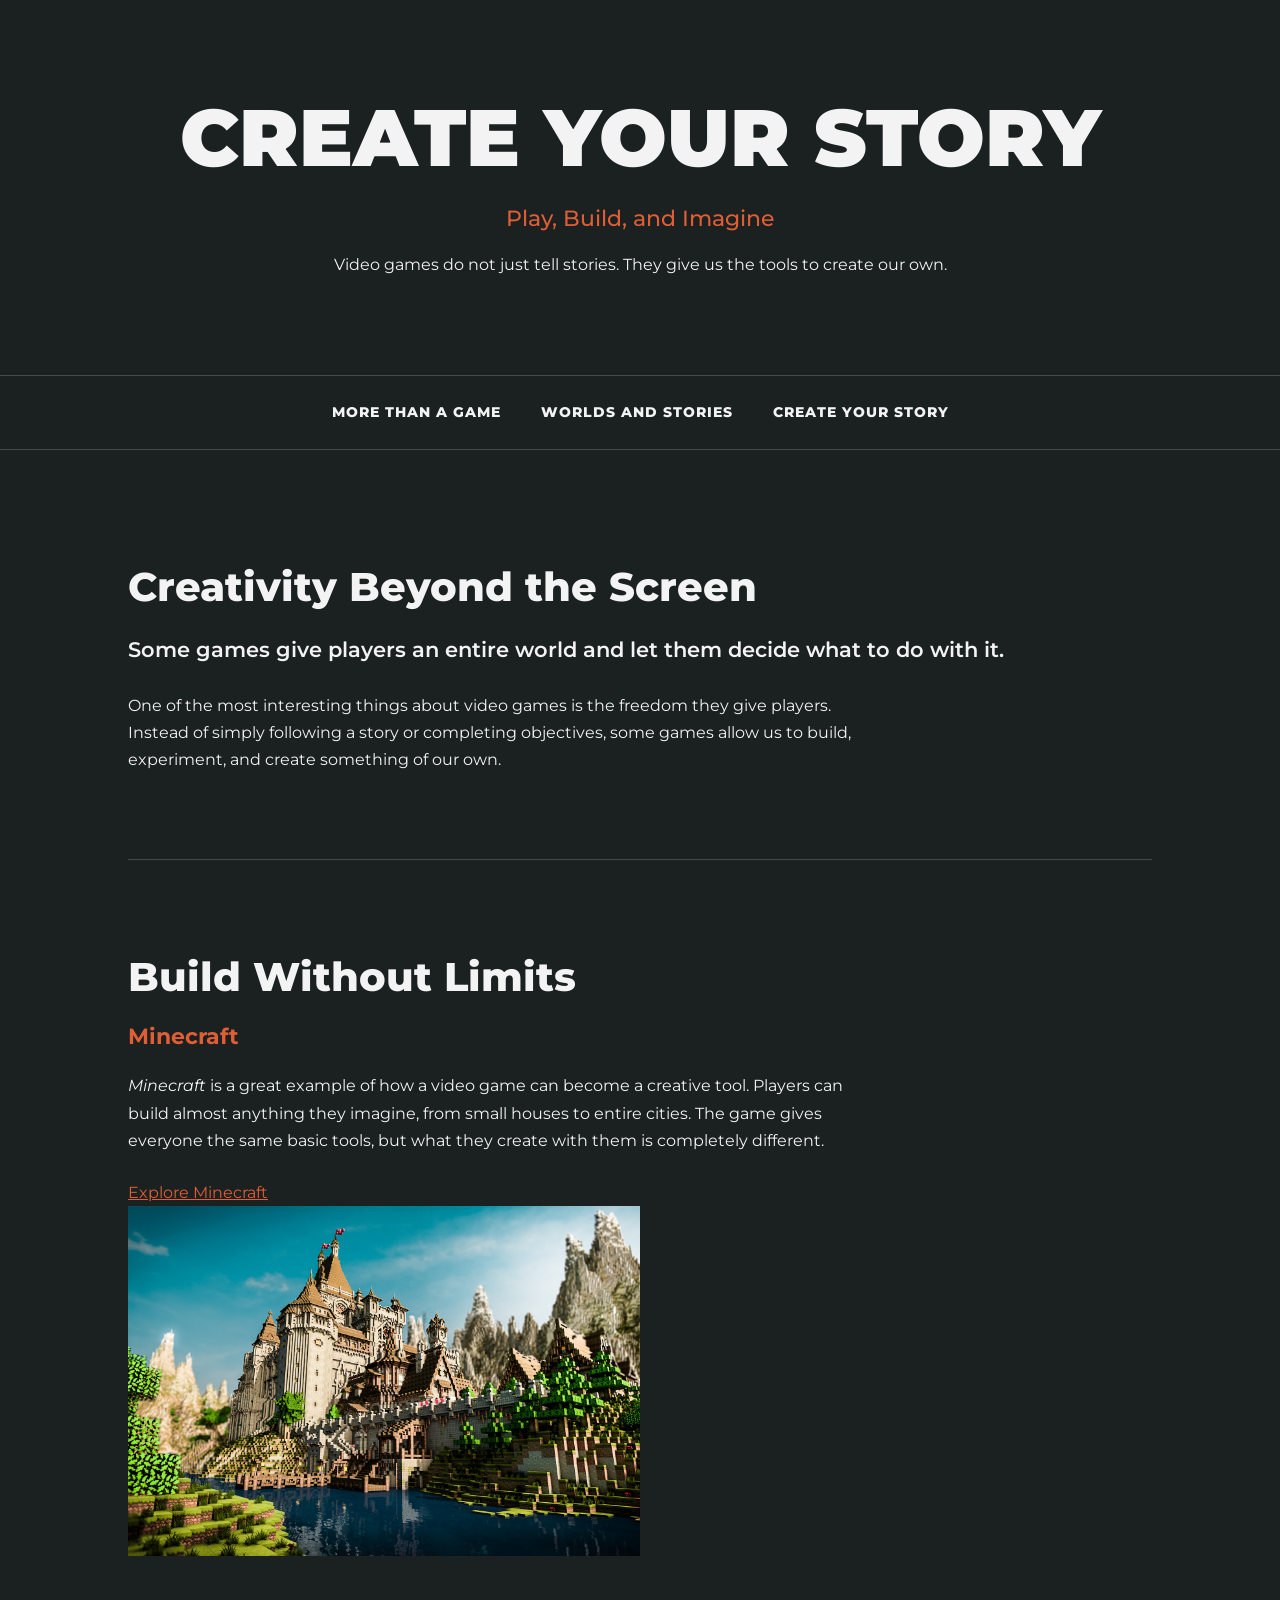
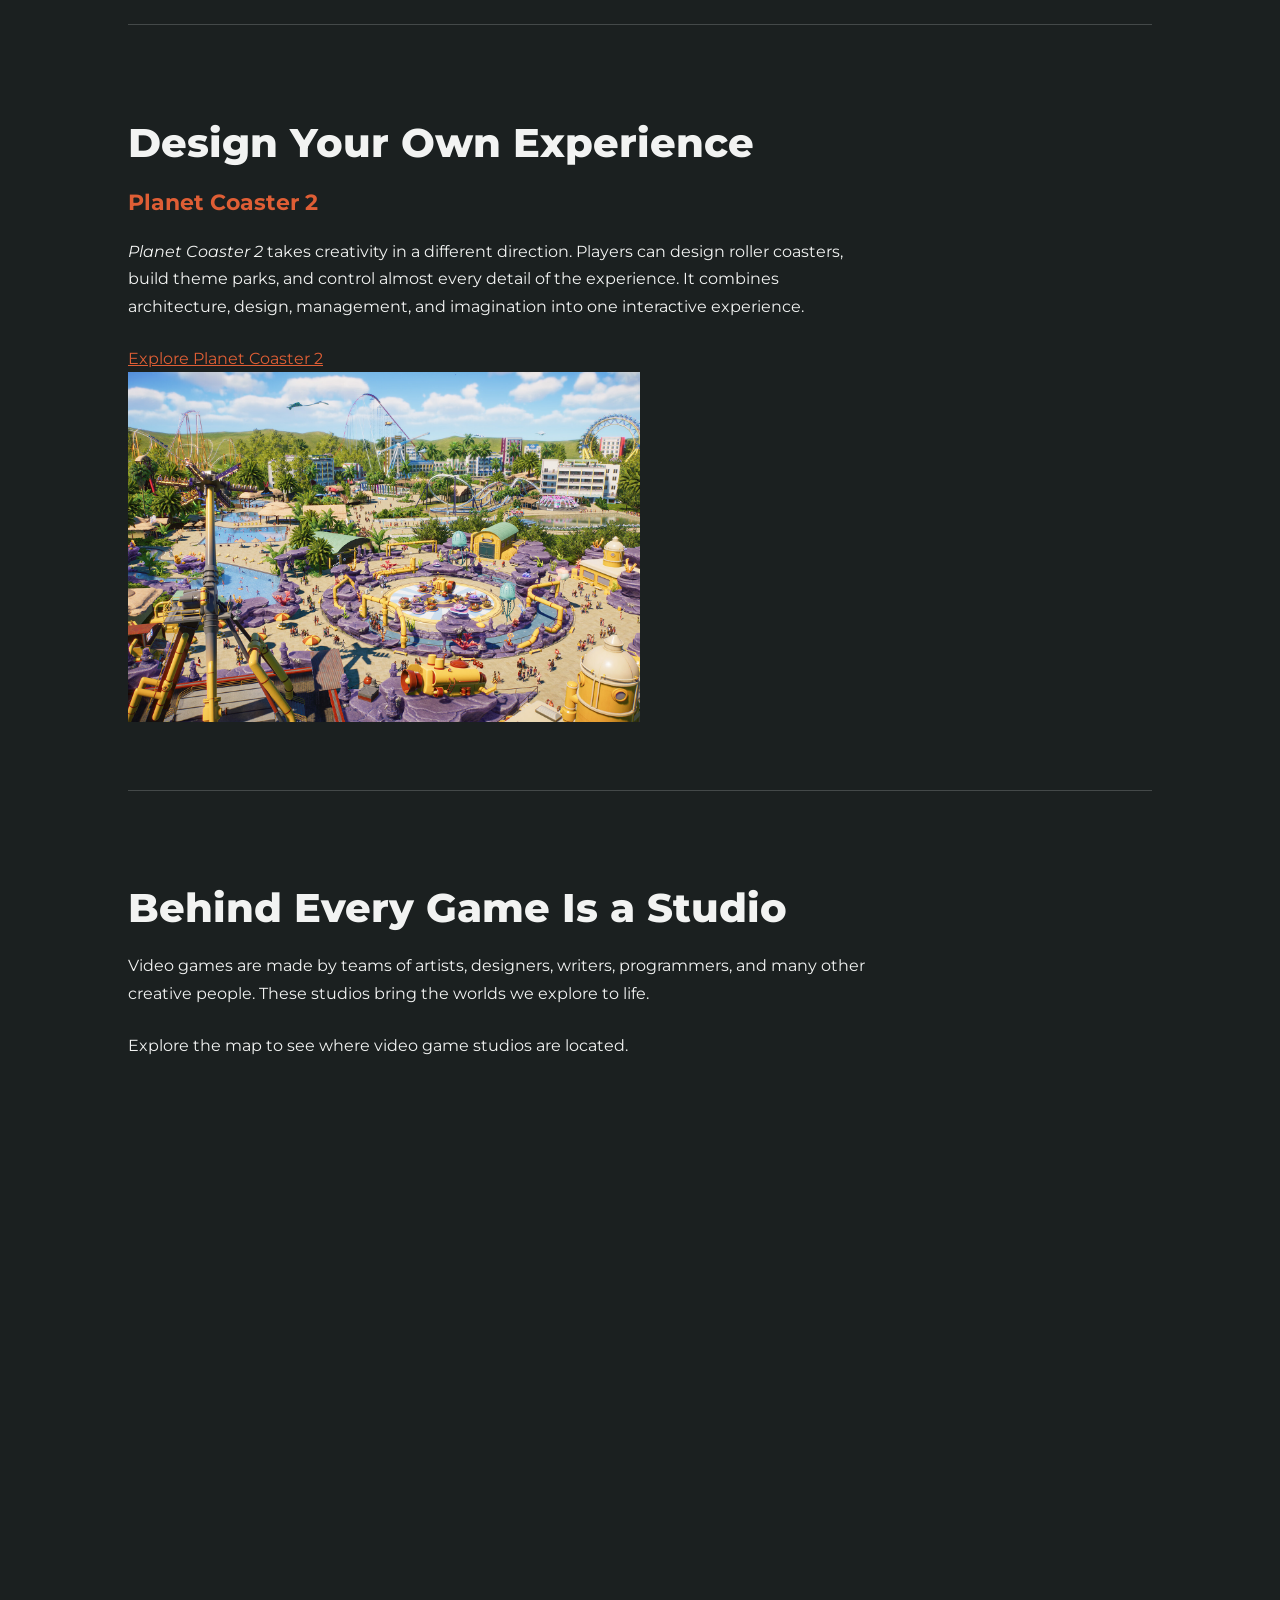
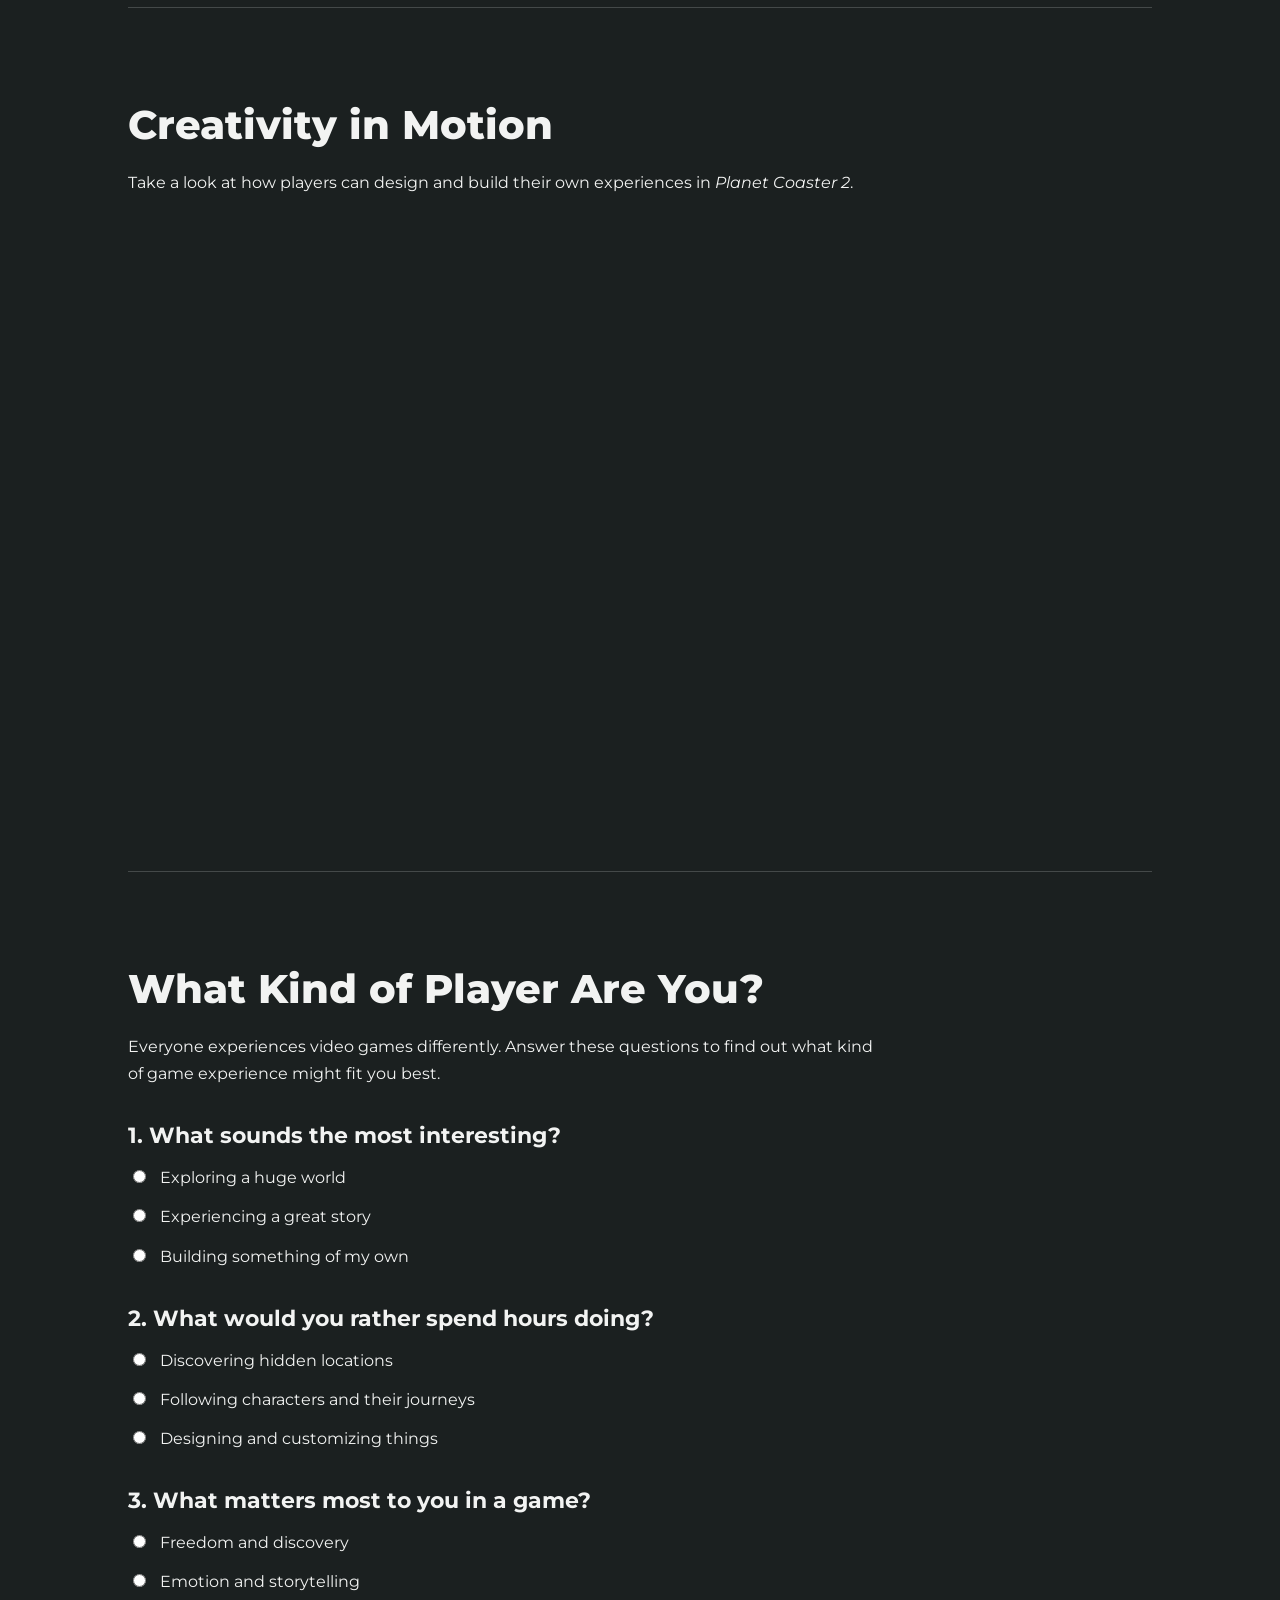
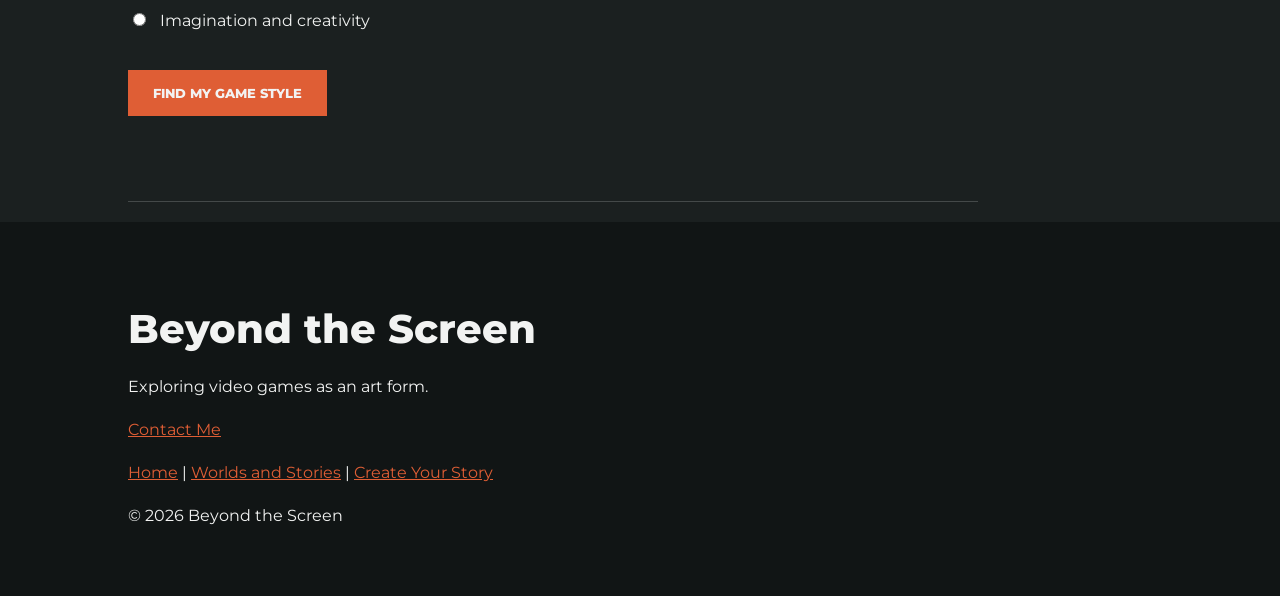
==== create-your-story.html @ 319e9509 "Initial commit" ====
<!DOCTYPE html>
<html lang="en">
<head>
    <meta charset="UTF-8">
    <meta name="viewport" content="width=device-width, initial-scale=1.0">
    <title>Create Your Story | Beyond the Screen</title>
    <link rel="stylesheet" href="beyond.css">
    <link rel="preconnect" href="https://fonts.googleapis.com">
    <link rel="preconnect" href="https://fonts.gstatic.com" crossorigin>
    <link href="https://fonts.googleapis.com/css2?family=Montserrat:wght@300;400;500;600;700;800;900&display=swap" rel="stylesheet">
    <script src="js/script.js" defer></script>
</head>
<body>

    <header>
        <h1 id="page-title">Create Your Story</h1>
        <h2>Play, Build, and Imagine</h2>
        <p>Video games do not just tell stories. They give us the tools to create our own.</p>
    </header>

    <nav>
        <a href="index.html">More Than a Game</a>
        <a href="worlds-and-stories.html">Worlds and Stories</a>
        <a href="create-your-story.html">Create Your Story</a>
    </nav>

    <main>

        <section>
            <h2>Creativity Beyond the Screen</h2>
            <p class="highlight">Some games give players an entire world and let them decide what to do with it.</p>
            <p>One of the most interesting things about video games is the freedom they give players. Instead of simply following a story or completing objectives, some games allow us to build, experiment, and create something of our own.</p>
        </section>

        <section class="creation-feature">
            <div>
                <h2>Build Without Limits</h2>
                <h3>Minecraft</h3>
                <p><em>Minecraft</em> is a great example of how a video game can become a creative tool. Players can build almost anything they imagine, from small houses to entire cities. The game gives everyone the same basic tools, but what they create with them is completely different.</p>
                <a href="https://www.minecraft.net/" target="_blank">Explore Minecraft</a>
            </div>
            <img src="images/minecraft-creative.jpg" alt="A creative structure built in Minecraft">
        </section>

        <section class="creation-feature">
            <div>
                <h2>Design Your Own Experience</h2>
                <h3>Planet Coaster 2</h3>
                <p><em>Planet Coaster 2</em> takes creativity in a different direction. Players can design roller coasters, build theme parks, and control almost every detail of the experience. It combines architecture, design, management, and imagination into one interactive experience.</p>
                <a href="https://www.planetcoaster.com/" target="_blank">Explore Planet Coaster 2</a>
            </div>
            <img src="images/planet-coaster-2.jpg" alt="A colorful theme park created in Planet Coaster 2">
        </section>

        <section>
            <h2>Behind Every Game Is a Studio</h2>
            <p>Video games are made by teams of artists, designers, writers, programmers, and many other creative people. These studios bring the worlds we explore to life.</p>
            <p>Explore the map to see where video game studios are located.</p>

            <div class="map-container">
                <iframe
                    src="https://www.google.com/maps?q=video+game+development+studios&output=embed"
                    width="100%"
                    height="450"
                    style="border:0;"
                    allowfullscreen=""
                    loading="lazy"
                    title="Map showing video game development studios">
                </iframe>
            </div>
        </section>

        <section>
            <h2>Creativity in Motion</h2>
            <p>Take a look at how players can design and build their own experiences in <em>Planet Coaster 2</em>.</p>

            <div class="video-container">
               <iframe
    src="https://www.youtube.com/embed/anMrYY9Nmls"
    title="Planet Coaster 2 gameplay"
    referrerpolicy="strict-origin-when-cross-origin"
    allow="accelerometer; autoplay; clipboard-write; encrypted-media; gyroscope; picture-in-picture; web-share"
    allowfullscreen>
</iframe>
            </div>
        </section>

        <section class="game-quiz">
            <h2>What Kind of Player Are You?</h2>
            <p>Everyone experiences video games differently. Answer these questions to find out what kind of game experience might fit you best.</p>

            <div class="quiz-question">
                <h3>1. What sounds the most interesting?</h3>
                <label><input type="radio" name="question1" value="exploration"> Exploring a huge world</label>
                <label><input type="radio" name="question1" value="storytelling"> Experiencing a great story</label>
                <label><input type="radio" name="question1" value="creation"> Building something of my own</label>
            </div>

            <div class="quiz-question">
                <h3>2. What would you rather spend hours doing?</h3>
                <label><input type="radio" name="question2" value="exploration"> Discovering hidden locations</label>
                <label><input type="radio" name="question2" value="storytelling"> Following characters and their journeys</label>
                <label><input type="radio" name="question2" value="creation"> Designing and customizing things</label>
            </div>

            <div class="quiz-question">
                <h3>3. What matters most to you in a game?</h3>
                <label><input type="radio" name="question3" value="exploration"> Freedom and discovery</label>
                <label><input type="radio" name="question3" value="storytelling"> Emotion and storytelling</label>
                <label><input type="radio" name="question3" value="creation"> Imagination and creativity</label>
            </div>

            <button id="quiz-button" type="button">Find My Game Style</button>
            <p id="quiz-result" aria-live="polite"></p>
        </section>

    </main>

    <footer>
        <h2>Beyond the Screen</h2>
        <p>Exploring video games as an art form.</p>
        <p><a href="mailto:many10078@gmail.com">Contact Me</a></p>
        <p>
            <a href="index.html">Home</a> |
            <a href="worlds-and-stories.html">Worlds and Stories</a> |
            <a href="create-your-story.html">Create Your Story</a>
        </p>
        <p>© 2026 Beyond the Screen</p>
    </footer>

</body>
</html>
---- beyond.css ----
* {
    box-sizing: border-box;
}

body {
    margin: 0;
    background-color: #1b2020;
    color: #f2f3f2;
    font-family: 'Montserrat', sans-serif;
    font-size: 16px;
    line-height: 1.7;
}

h1, h2, h3 {
    line-height: 1.2;
}

h1 {
    font-family: 'Montserrat', sans-serif;
    font-weight: 900;
    font-size: 5rem;
    margin-bottom: 10px;
    text-transform: uppercase;
}

h2 {
    font-size: 2.5rem;
    font-weight: 800;
    margin-bottom: 20px;
}

h3 {
    font-size: 1.4rem;
    font-weight: 700;
}

p {
    max-width: 750px;
}

header {
    padding: 50px 10%;
    text-align: center;
}

#page-title {
    margin-top: 40px;
}

#page-title + h2 {
    color: #df5e35;
    font-size: 1.4rem;
    font-weight: 500;
}

nav {
    display: flex;
    justify-content: center;
    gap: 40px;
    padding: 25px;
    margin-top: 30px;
    border-top: 1px solid #444949;
    border-bottom: 1px solid #444949;
}

nav a {
    color: #f2f3f2;
    text-decoration: none;
    font-size: 0.85rem;
    font-weight: 800;
    text-transform: uppercase;
    letter-spacing: 1px;
}

nav a:hover {
    color: #df5e35;
}

main {
    padding: 20px 10%;
}

section {
    padding: 60px 0;
    border-bottom: 1px solid #444949;
}

section h2 {
    max-width: 800px;
}

section p {
    margin-bottom: 25px;
}

.highlight {
    font-size: 1.3rem;
    font-weight: 600;
    max-width: 900px;
}

.hero-image {
    width: 100%;
    max-width: 1200px;
    height: 400px;
    margin: 30px auto;
    overflow: hidden;
}

.hero-image img {
    width: 100%;
    height: 100%;
    object-fit: cover;
    object-position: center;
}

/* LIST */
ul {
    padding-left: 25px;
}

li {
    margin-bottom: 10px;
}

a {
    color: #df5e35;
    transition: color 0.3s ease;
}

a:hover {
    color: #f2f3f2;
}

details {
    max-width: 850px;
    padding: 20px 0;
    border-bottom: 1px solid #444949;
}

summary {
    cursor: pointer;
    font-weight: 700;
    color: #f2f3f2;
}

details p {
    padding-top: 10px;
}

footer {
    background-color: #111515;
    color: #f2f3f2;
    padding: 50px 10%;
}

footer a {
    color: #df5e35;
}

@media (max-width: 700px) {
    h1 {
        font-size: 3rem;
    }

    h2 {
        font-size: 2rem;
    }

    nav {
        flex-wrap: wrap;
        gap: 15px;
    }

    main {
        padding: 20px 7%;
    }

    section {
        padding: 40px 0;
    }

    .hero-image {
        height: 250px;
    }
}

header {
    padding: 50px 10%;
    text-align: center;
}

header p {
    margin-left: auto;
    margin-right: auto;
}

FOR WORLDS AND STORIES


/* WORLDS AND STORIES */

.game-feature {
    display: flex;
    align-items: center;
    gap: 40px;
    margin: 60px 0;
}

.game-feature img {
    width: 55%;
    height: 350px;
    object-fit: cover;
}

.game-feature div {
    flex: 1;
}

.game-feature h3 {
    color: #df5e35;
}

.image-gallery {
    display: grid;
    grid-template-columns: repeat(3, 1fr);
    gap: 15px;
    margin-top: 30px;
}

.image-gallery img {
    width: 100%;
    height: 250px;
    object-fit: cover;
}

@media (max-width: 700px) {
    .game-feature {
        flex-direction: column;
        align-items: stretch;
        gap: 15px;
    }

    .game-feature img {
        width: 100%;
        height: 250px;
    }

    .image-gallery {
        grid-template-columns: 1fr;
    }
}

CREATE YOUR STORY


/* CREATE YOUR STORY */

.creation-feature {
    display: flex;
    align-items: center;
    gap: 40px;
}

.creation-feature div {
    flex: 1;
}

.creation-feature img {
    width: 50%;
    height: 350px;
    object-fit: cover;
}

.creation-feature h3 {
    color: #df5e35;
}

.map-container {
    width: 100%;
    margin-top: 30px;
    overflow: hidden;
}

.video-container {
    position: relative;
    width: 100%;
    aspect-ratio: 16 / 9;
    margin-top: 30px;
}

.video-container iframe {
    width: 100%;
    height: 100%;
    border: 0;
}

.game-quiz {
    max-width: 850px;
}

.quiz-question {
    margin: 35px 0;
}

.quiz-question h3 {
    margin-bottom: 15px;
}

.quiz-question label {
    display: block;
    margin: 12px 0;
    cursor: pointer;
}

.quiz-question input {
    accent-color: #df5e35;
    margin-right: 10px;
}

#quiz-button {
    background-color: #df5e35;
    color: #f2f3f2;
    border: none;
    padding: 15px 25px;
    font-family: 'Montserrat', sans-serif;
    font-weight: 800;
    text-transform: uppercase;
    cursor: pointer;
}

#quiz-button:hover {
    background-color: #f2f3f2;
    color: #1b2020;
}

#quiz-result {
    margin-top: 25px;
    font-size: 1.2rem;
    font-weight: 700;
    color: #df5e35;
}

@media (max-width: 700px) {
    .creation-feature {
        flex-direction: column;
        align-items: stretch;
        gap: 20px;
    }

    .creation-feature img {
        width: 100%;
        height: 250px;
    }
}
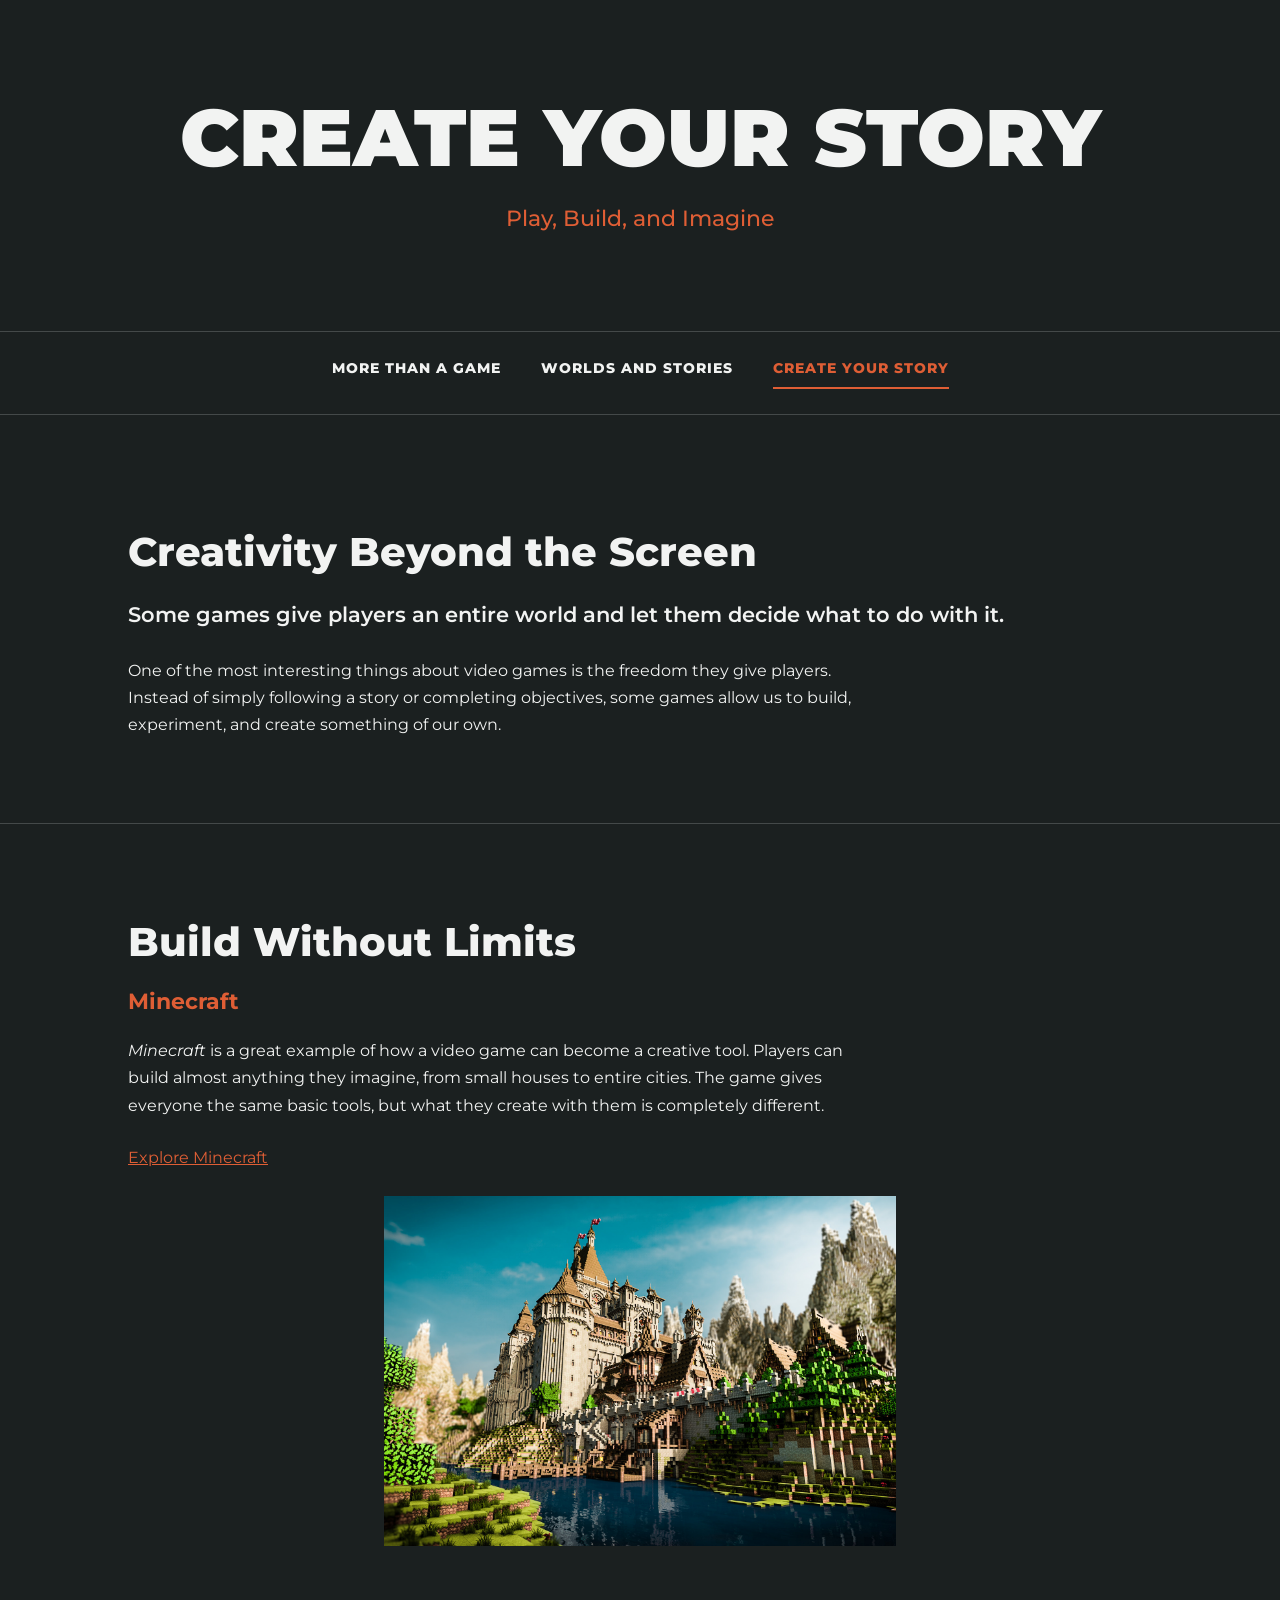
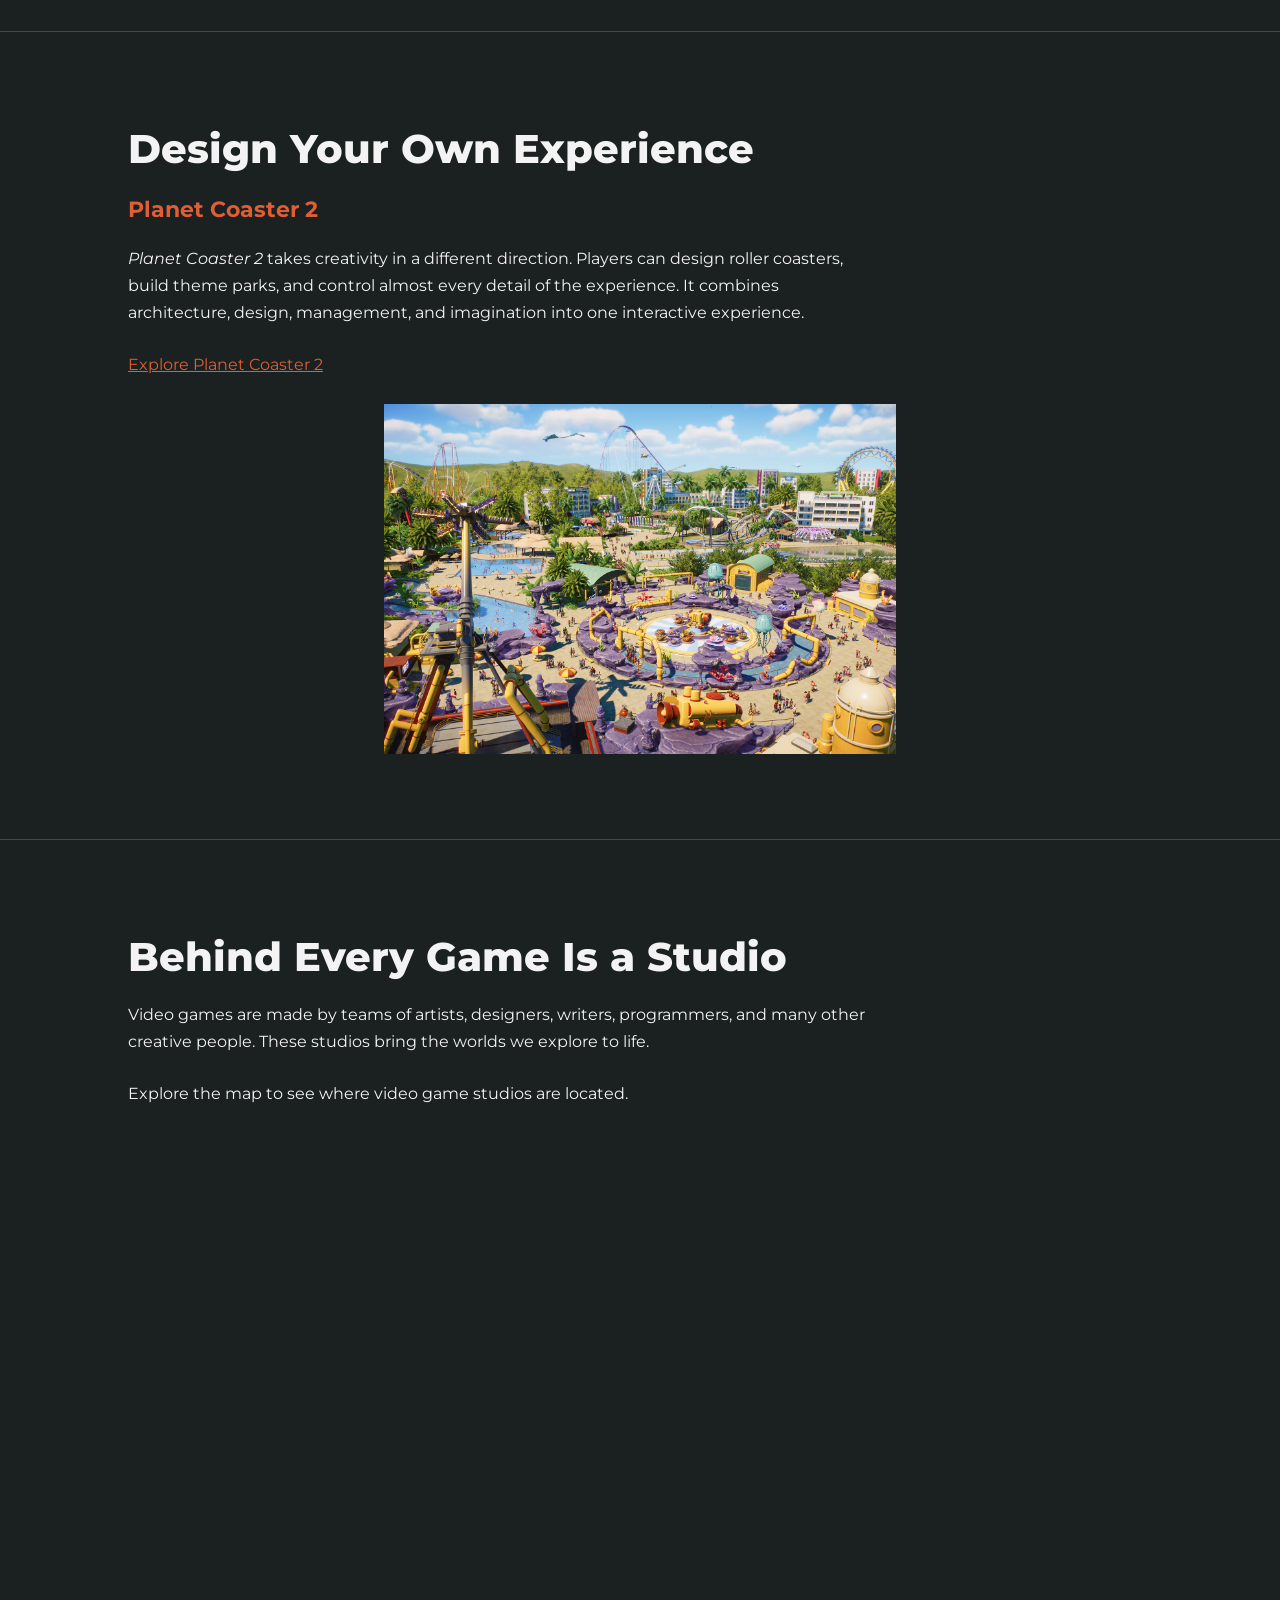
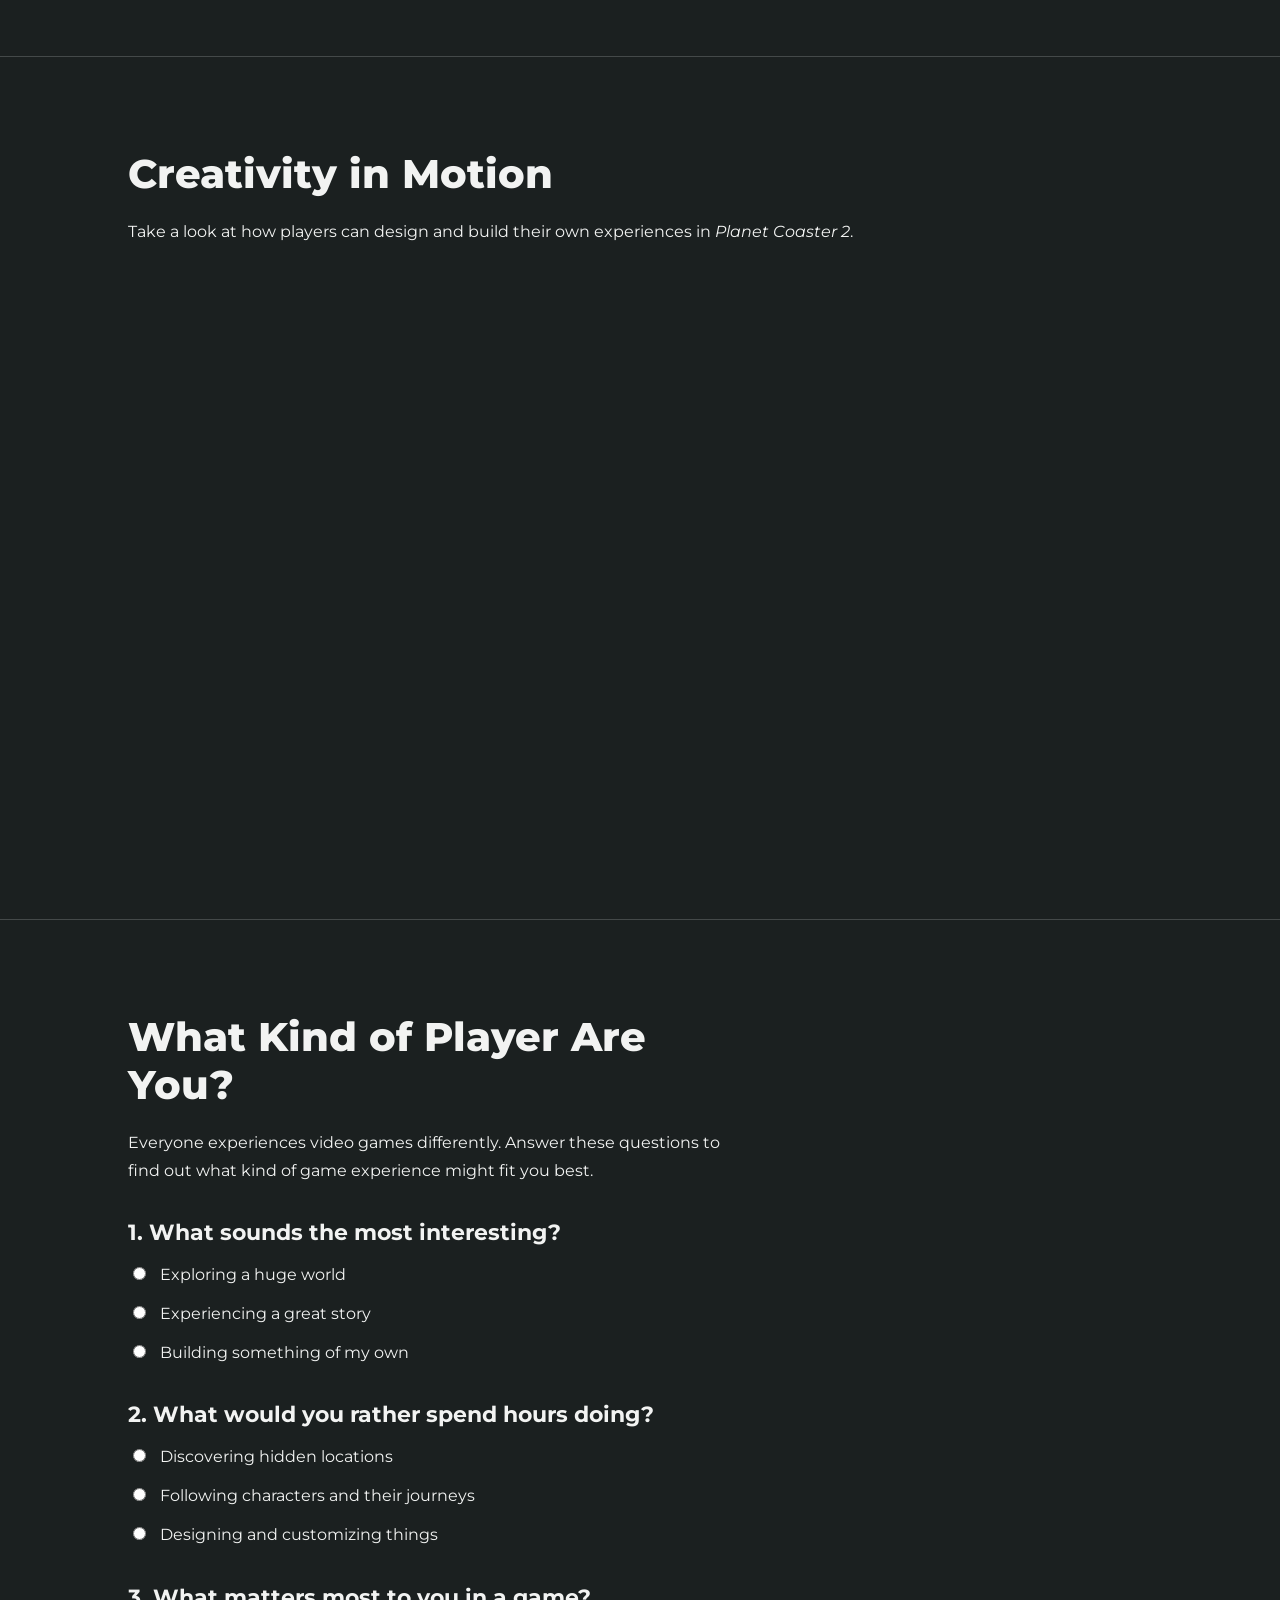
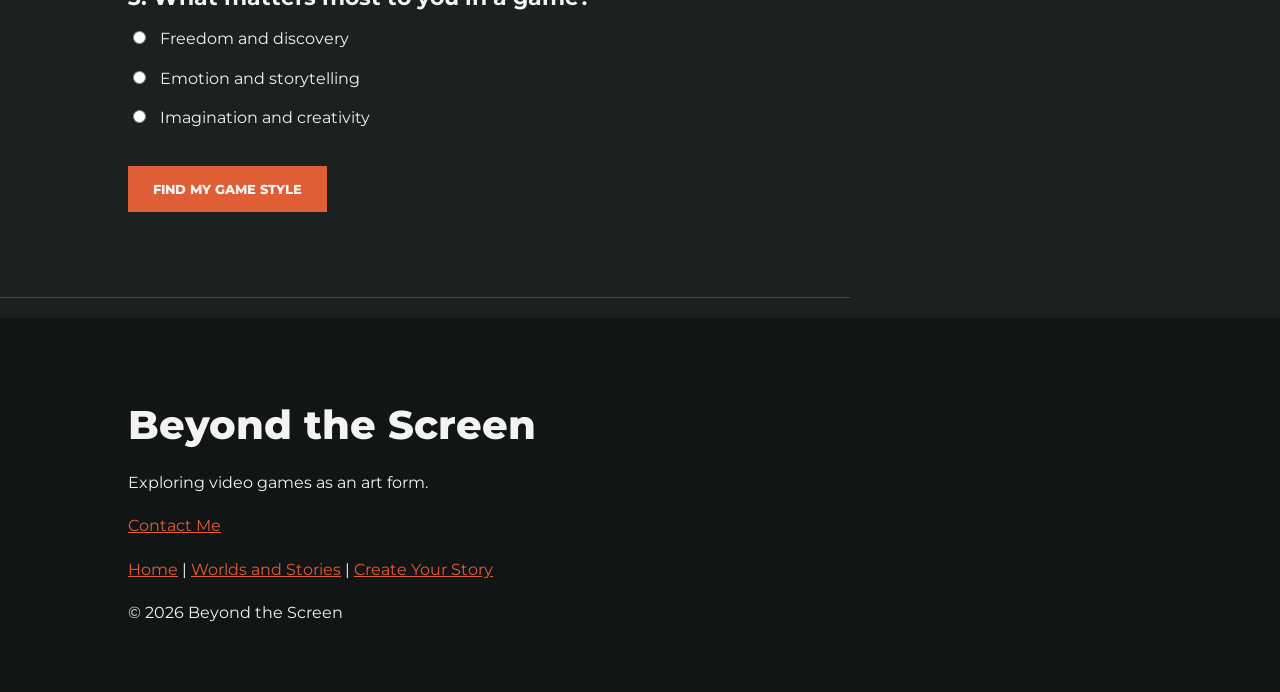
==== commit e52881fd: "done" ====
--- a/create-your-story.html
+++ b/create-your-story.html
@@ -9,21 +9,20 @@
     <link rel="preconnect" href="https://fonts.googleapis.com">
     <link rel="preconnect" href="https://fonts.gstatic.com" crossorigin>
     <link href="https://fonts.googleapis.com/css2?family=Montserrat:wght@300;400;500;600;700;800;900&display=swap" rel="stylesheet">
-    <script src="js/script.js" defer></script>
+    <script src="beyond.js" defer></script>
 </head>
 <body>
 
     <header>
         <h1 id="page-title">Create Your Story</h1>
         <h2>Play, Build, and Imagine</h2>
-        <p>Video games do not just tell stories. They give us the tools to create our own.</p>
     </header>
 
-    <nav>
-        <a href="index.html">More Than a Game</a>
-        <a href="worlds-and-stories.html">Worlds and Stories</a>
-        <a href="create-your-story.html">Create Your Story</a>
-    </nav>
+<nav>
+    <a href="index.html">More Than a Game</a>
+    <a href="worlds-and-stories.html">Worlds and Stories</a>
+    <a href="create-your-story.html" aria-current="page">Create Your Story</a>
+</nav>
 
     <main>
 
--- a/beyond.css
+++ b/beyond.css
@@ -53,6 +53,7 @@
     font-size: 1.4rem;
     font-weight: 500;
 }
+
 
 nav {
     display: flex;
@@ -71,10 +72,28 @@
     font-weight: 800;
     text-transform: uppercase;
     letter-spacing: 1px;
+    padding-bottom: 6px;
+    border-bottom: 2px solid transparent;
+    transition: color 0.3s ease, border-color 0.3s ease;
 }
 
 nav a:hover {
     color: #df5e35;
+    border-bottom-color: #df5e35;
+}
+
+nav a[aria-current="page"] {
+    color: #df5e35;
+    border-bottom-color: #df5e35;
+}
+
+nav a:active {
+    opacity: 0.6;
+}
+
+nav a:focus-visible {
+    outline: 2px solid #df5e35;
+    outline-offset: 6px;
 }
 
 main {
@@ -99,13 +118,12 @@
     font-weight: 600;
     max-width: 900px;
 }
-
 .hero-image {
-    width: 100%;
-    max-width: 1200px;
-    height: 400px;
-    margin: 30px auto;
+    position: relative;
+    width: 100%;
+    height: 550px;
     overflow: hidden;
+    margin: 0;
 }
 
 .hero-image img {
@@ -113,9 +131,46 @@
     height: 100%;
     object-fit: cover;
     object-position: center;
-}
-
-/* LIST */
+    display: block;
+}
+
+.hero-image::after {
+    content: "";
+    position: absolute;
+    inset: 0;
+    background: linear-gradient(
+        to top,
+        rgba(0, 0, 0, 0.85),
+        rgba(0, 0, 0, 0.05)
+    );
+}
+
+.hero-text {
+    position: absolute;
+    z-index: 1;
+    bottom: 55px;
+    left: 10%;
+    max-width: 650px;
+}
+
+.hero-text p:first-child {
+    color: #df5e35;
+    font-size: 0.85rem;
+    font-weight: 800;
+    letter-spacing: 2px;
+}
+
+.hero-text h2 {
+    font-size: 3.5rem;
+    font-weight: 900;
+    margin: 10px 0;
+}
+
+.hero-text p:last-child {
+    font-size: 1rem;
+    max-width: 550px;
+}
+
 ul {
     padding-left: 25px;
 }
@@ -196,10 +251,67 @@
     margin-right: auto;
 }
 
+#site-logo {
+    display: block;
+    width: 700px;
+    max-width: 100%;
+    height: auto;
+    margin: 20px auto;
+}
+
+#site-logo + h2 {
+    color: #df5e35;
+    font-size: 1.4rem;
+    font-weight: 500;
+}
+
+
+.art-elements > p {
+    max-width: 750px;
+    margin-bottom: 40px;
+}
+
+.elements-grid {
+    display: grid;
+    grid-template-columns: repeat(4, 1fr);
+    gap: 25px;
+    margin-top: 40px;
+}
+
+.element {
+    border-top: 2px solid #df5e35;
+    padding-top: 20px;
+}
+
+.element span {
+    color: #df5e35;
+    font-size: 1rem;
+    font-weight: 800;
+}
+
+.element h3 {
+    font-size: 1.2rem;
+    margin-top: 15px;
+}
+
+.element p {
+    font-size: 0.9rem;
+    color: #c2c7c5;
+}
+
+@media (max-width: 900px) {
+    .elements-grid {
+        grid-template-columns: repeat(2, 1fr);
+    }
+}
+
+@media (max-width: 500px) {
+    .elements-grid {
+        grid-template-columns: 1fr;
+    }
+}
 FOR WORLDS AND STORIES
 
-
-/* WORLDS AND STORIES */
 
 .game-feature {
     display: flex;
@@ -252,10 +364,16 @@
     }
 }
 
+main {
+    padding: 20px 0;
+}
+
+main section {
+    padding: 60px 10%;
+    border-bottom: 1px solid #444949;
+}
+
 CREATE YOUR STORY
-
-
-/* CREATE YOUR STORY */
 
 .creation-feature {
     display: flex;
@@ -354,3 +472,33 @@
         height: 250px;
     }
 }
+
+.game-feature {
+    text-align: center;
+}
+
+.game-feature img {
+    display: block;
+    width: 100%;
+    max-width: 900px;
+    height: auto;
+    margin: 25px auto;
+}
+
+.game-feature p {
+    max-width: 750px;
+    margin: 15px auto;
+}
+
+.game-feature h2,
+.game-feature h3 {
+    text-align: center;
+}
+
+main section > img {
+    display: block;
+    max-width: 900px;
+    width: 100%;
+    height: auto;
+    margin: 25px auto;
+}
